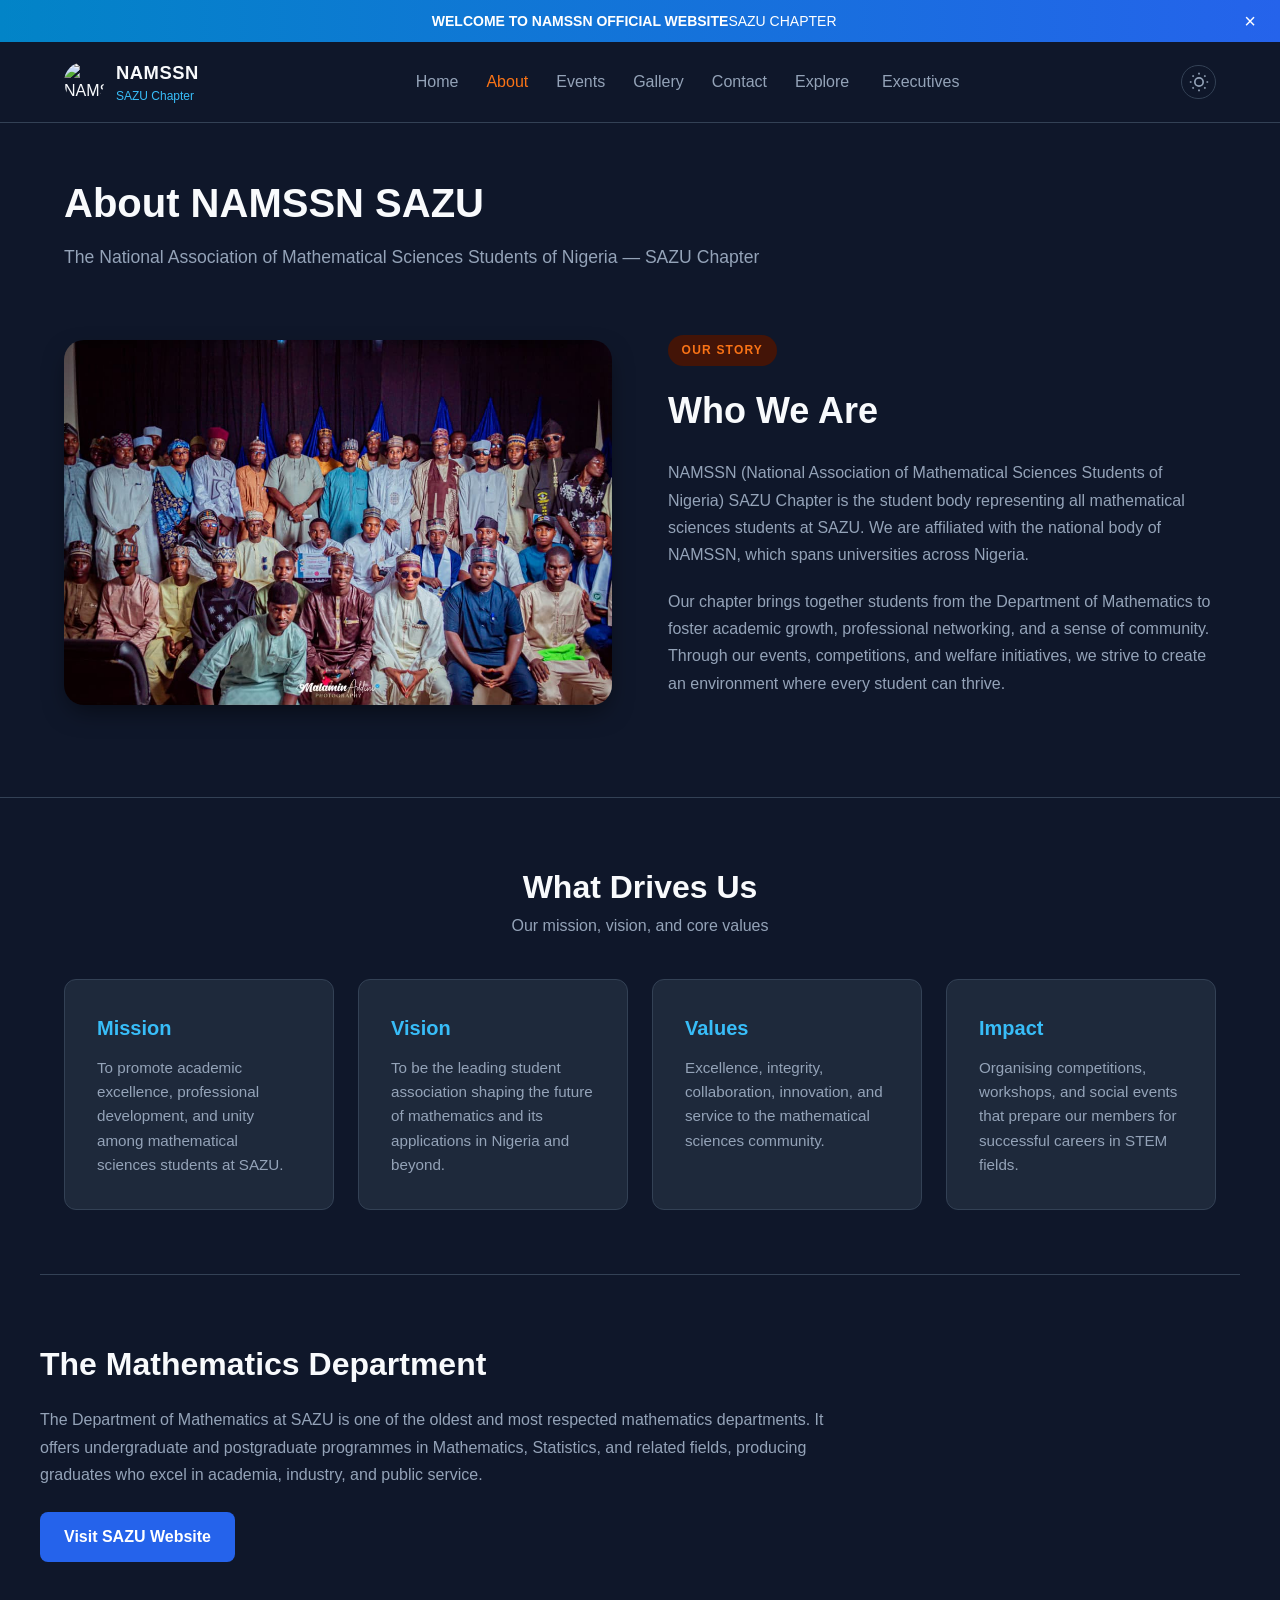
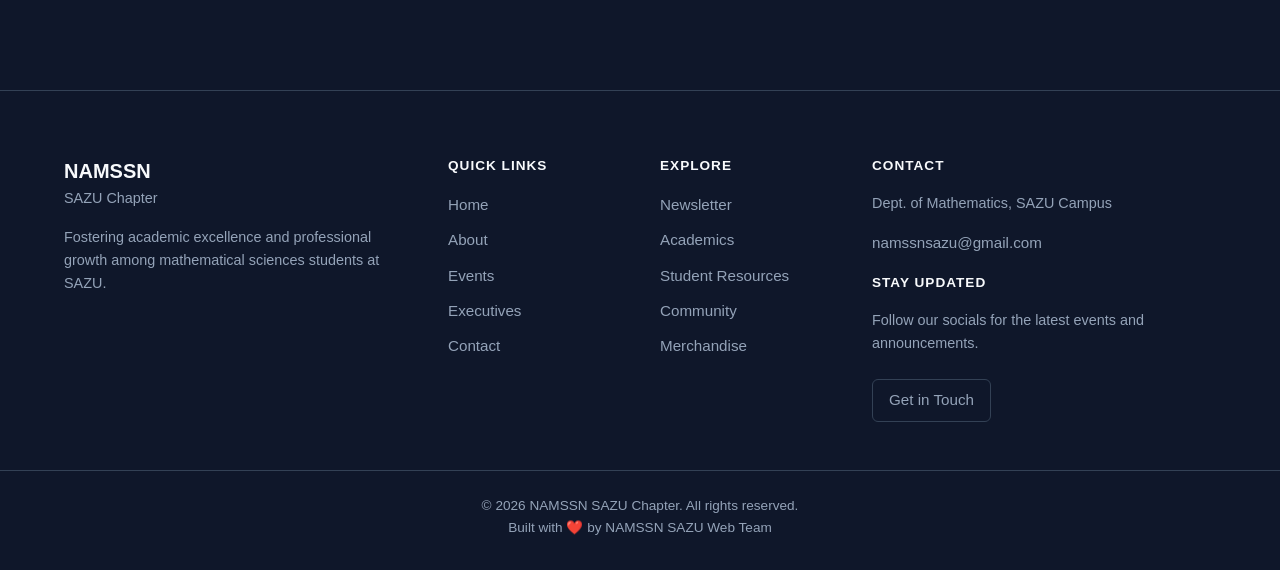
==== about.html @ 957fbd65 "Add files via upload" ====
<!DOCTYPE html>
<html lang="en">
<head>
  <meta charset="UTF-8" />
  <meta name="viewport" content="width=device-width, initial-scale=1.0"/>
  <title>About | NAMSSN SAZU</title>
  <link rel="stylesheet" href="style2.css" />
</head>
<body class="dark-theme">

  <!-- Top Announcement Banner -->
  <div class="announcement-banner">
    <div class="banner-content">
      <span> <strong>WELCOME TO NAMSSN OFFICIAL WEBSITE</strong>SAZU CHAPTER </span>
    </div>
    <button class="close-banner" aria-label="Close banner">&times;</button>
  </div>

  <!-- Navigation Bar -->
  <header class="navbar">
    <div class="nav-container">
      <a href="index.html" class="brand-logo">
        <img src="IMAGES/IMAGES.png" alt="NAMSSN logo" />
        <div class="brand-text">
          <span class="brand-title">NAMSSN</span>
          <span class="brand-subtitle">SAZU Chapter</span>
        </div>
      </a>

      <nav class="nav-menu">
        <a href="index.html" class="nav-link">Home</a>
        <a href="about.html" class="nav-link active">About</a>
        <a href="events.html" class="nav-link">Events</a>
        <a href="gallery.html" class="nav-link">Gallery</a>
        <a href="contact.html" class="nav-link">Contact</a>
        
        <div class="dropdown">
          <button class="dropdown-btn">Explore <i class="chevron-icon"></i></button>
          <div class="dropdown-content">
            <a href="newsletter.html">Newsletter</a>
            <a href="academics.html">Academics</a>
            <a href="student-resources.html">Student Resources</a>
            <a href="community.html">Community</a>
            <a href="merchandise.html">Merchandise</a>
          </div>
        </div>

        <div class="dropdown">
          <button class="dropdown-btn">Executives <i class="chevron-icon"></i></button>
          <div class="dropdown-content">
            <a href="x.html">Current Executives</a>
          </div>
        </div>
      </nav>

      <button class="theme-toggle" id="themeToggle" aria-label="Toggle theme">
        <svg class="sun-icon" viewBox="0 0 24 24" width="20" height="20">
          <circle cx="12" cy="12" r="5" fill="none" stroke="currentColor" stroke-width="2"/>
          <path d="M12 1v2M12 21v2M4.22 4.22l1.42 1.42M18.36 18.36l1.42 1.42M1 12h2M21 12h2M4.22 19.78l1.42-1.42M18.36 5.64l1.42-1.42" stroke="currentColor" stroke-width="2"/>
        </svg>
      </button>
    </div>
  </header>

  <main>
    <!-- Page Header Section -->
    <section class="page-header">
      <div class="container">
        <h1>About NAMSSN SAZU</h1>
        <p class="subtitle">The National Association of Mathematical Sciences Students of Nigeria — SAZU Chapter</p>
      </div>
    </section>

    <!-- Main Content: Our Story / Who We Are -->
    <section class="about-story container">
      <div class="grid-2-col">
        <div class="image-wrapper">
          <img src="IMAGES/group.jpeg" alt="NAMSSN SAZU Executive team" class="rounded-img" />
        </div>
        <div class="story-text">
          <span class="badge">OUR STORY</span>
          <h2>Who We Are</h2>
          <p>
            NAMSSN (National Association of Mathematical Sciences Students of Nigeria) SAZU Chapter is the student body representing all mathematical sciences students at SAZU. We are affiliated with the national body of NAMSSN, which spans universities across Nigeria.
          </p>
          <p>
            Our chapter brings together students from the Department of Mathematics to foster academic growth, professional networking, and a sense of community. Through our events, competitions, and welfare initiatives, we strive to create an environment where every student can thrive.
          </p>
        </div>
      </div>
    </section>

    <!-- Mission & Values Section -->
    <section class="mission-section">
      <div class="container">
        <div class="section-title text-center">
          <h2>What Drives Us</h2>
          <p>Our mission, vision, and core values</p>
        </div>

        <div class="card-grid">
          <div class="card">
            <h3>Mission</h3>
            <p>To promote academic excellence, professional development, and unity among mathematical sciences students at SAZU.</p>
          </div>

          <div class="card">
            <h3>Vision</h3>
            <p>To be the leading student association shaping the future of mathematics and its applications in Nigeria and beyond.</p>
          </div>

          <div class="card">
            <h3>Values</h3>
            <p>Excellence, integrity, collaboration, innovation, and service to the mathematical sciences community.</p>
          </div>

          <div class="card">
            <h3>Impact</h3>
            <p>Organising competitions, workshops, and social events that prepare our members for successful careers in STEM fields.</p>
          </div>
        </div>
      </div>
    </section>

    <!-- Department Section -->
    <section class="dept-section container">
      <h2>The Mathematics Department</h2>
      <p>
        The Department of Mathematics at SAZU is one of the oldest and most respected mathematics departments. It offers undergraduate and postgraduate programmes in Mathematics, Statistics, and related fields, producing graduates who excel in academia, industry, and public service.
      </p>
      <a href="#" target="_blank" class="btn-primary">Visit SAZU Website</a>
    </section>
  </main>

  <!-- Footer -->
  <footer class="footer">
    <div class="container footer-grid">
      <div class="footer-col">
        <h3>NAMSSN</h3>
        <p class="footer-subtitle">SAZU Chapter</p>
        <p>Fostering academic excellence and professional growth among mathematical sciences students at SAZU.</p>
        <div class="social-links">
          <a href="#" aria-label="WhatsApp"><i class="icon-whatsapp"></i></a>
          <a href="#" aria-label="Instagram"><i class="icon-instagram"></i></a>
          <a href="#" aria-label="LinkedIn"><i class="icon-linkedin"></i></a>
        </div>
      </div>

      <div class="footer-col">
        <h4>QUICK LINKS</h4>
        <ul>
          <li><a href="index.html">Home</a></li>
          <li><a href="about.html">About</a></li>
          <li><a href="events.html">Events</a></li>
          <li><a href="x.html">Executives</a></li>
          <li><a href="contact.html">Contact</a></li>
        </ul>
      </div>

      <div class="footer-col">
        <h4>EXPLORE</h4>
        <ul>
          <li><a href="/newsletter">Newsletter</a></li>
          <li><a href="/academics">Academics</a></li>
          <li><a href="/student-resources">Student Resources</a></li>
          <li><a href="/community">Community</a></li>
          <li><a href="/merchandise">Merchandise</a></li>
        </ul>
      </div>

      <div class="footer-col">
        <h4>CONTACT</h4>
        <p>Dept. of Mathematics, SAZU Campus</p>
        <p><a href="mailto:namssnsazu@gmail.com">namssnsazu@gmail.com</a></p>
        <h4>STAY UPDATED</h4>
        <p>Follow our socials for the latest events and announcements.</p>
        <a href="/contact" class="btn-outline">Get in Touch</a>
      </div>
    </div>

    <div class="footer-bottom text-center">
      <p>© 2026 NAMSSN SAZU Chapter. All rights reserved.</p>
      <p>Built with ❤️ by NAMSSN SAZU Web Team</p>
    </div>
  </footer>

</body>
</html>
---- style2.css ----
/* ==========================================
   RESET & BASE VARIABLES
   ========================================== */
:root {
  --bg-dark: #0f172a;
  --bg-card: #1e293b;
  --bg-nav: #0f172a;
  --bg-badge: #431407;
  --text-main: #f8fafc;
  --text-muted: #94a3b8;
  --accent-blue: #38bdf8;
  --accent-orange: #f97316;
  --btn-primary: #2563eb;
  --btn-hover: #1d4ed8;
  --border-color: #334155;
  --banner-bg: #0284c7;
  --shadow-sm: 0 4px 6px -1px rgba(0, 0, 0, 0.3);
}

* {
  box-sizing: border-box;
  margin: 0;
  padding: 0;
  font-family: -apple-system, BlinkMacSystemFont, "Segoe UI", Roboto, Helvetica, Arial, sans-serif;
}

body.dark-theme {
  background-color: var(--bg-dark);
  color: var(--text-main);
  line-height: 1.6;
}

.container {
  max-width: 1200px;
  margin: 0 auto;
  padding: 0 1.5rem;
}

.text-center {
  text-align: center;
}

/* ==========================================
   ANNOUNCEMENT BANNER
   ========================================== */
.announcement-banner {
  background: linear-gradient(90deg, #0284c7, #2563eb);
  color: #ffffff;
  font-size: 0.875rem;
  padding: 0.6rem 1.5rem;
  display: flex;
  justify-content: space-between;
  align-items: center;
}

.banner-content {
  margin: 0 auto;
  display: flex;
  gap: 1rem;
  align-items: center;
}

.btn-banner {
  background-color: rgba(255, 255, 255, 0.2);
  color: #ffffff;
  padding: 0.2rem 0.75rem;
  border-radius: 4px;
  text-decoration: none;
  font-weight: 600;
  transition: background-color 0.2s ease;
}

.btn-banner:hover {
  background-color: rgba(255, 255, 255, 0.35);
}

.close-banner {
  background: none;
  border: none;
  color: #ffffff;
  font-size: 1.25rem;
  cursor: pointer;
  line-height: 1;
}

/* ==========================================
   NAVIGATION BAR
   ========================================== */
.navbar {
  background-color: var(--bg-nav);
  border-bottom: 1px solid var(--border-color);
  position: sticky;
  top: 0;
  z-index: 100;
}

.nav-container {
  display: flex;
  align-items: center;
  justify-content: space-between;
  max-width: 1200px;
  margin: 0 auto;
  padding: 1rem 1.5rem;
}

.brand-logo {
  display: flex;
  align-items: center;
  gap: 0.75rem;
  text-decoration: none;
  color: var(--text-main);
}

.brand-logo img {
  width: 40px;
  height: 40px;
  border-radius: 50%;
}

.brand-title {
  display: block;
  font-weight: 800;
  font-size: 1.15rem;
  letter-spacing: 0.5px;
}

.brand-subtitle {
  display: block;
  font-size: 0.75rem;
  color: var(--accent-blue);
  font-weight: 500;
}

.nav-menu {
  display: flex;
  align-items: center;
  gap: 1.75rem;
}

.nav-link {
  color: var(--text-muted);
  text-decoration: none;
  font-weight: 500;
  transition: color 0.2s ease;
}

.nav-link.active,
.nav-link:hover {
  color: var(--accent-orange);
}

.dropdown {
  position: relative;
}

.dropdown-btn {
  background: none;
  border: none;
  color: var(--text-muted);
  font-size: 1rem;
  font-weight: 500;
  cursor: pointer;
  display: flex;
  align-items: center;
  gap: 0.3rem;
}

.dropdown-btn:hover {
  color: var(--text-main);
}

.dropdown-content {
  display: none;
  position: absolute;
  top: 100%;
  left: 0;
  background-color: var(--bg-card);
  min-width: 180px;
  box-shadow: var(--shadow-sm);
  border: 1px solid var(--border-color);
  border-radius: 8px;
  padding: 0.5rem 0;
  z-index: 10;
}

.dropdown:hover .dropdown-content {
  display: block;
}

.dropdown-content a {
  color: var(--text-muted);
  padding: 0.5rem 1rem;
  text-decoration: none;
  display: block;
  font-size: 0.9rem;
}

.dropdown-content a:hover {
  background-color: var(--border-color);
  color: var(--text-main);
}

.theme-toggle {
  background: none;
  border: 1px solid var(--border-color);
  color: var(--text-muted);
  padding: 0.4rem;
  border-radius: 50%;
  cursor: pointer;
  display: flex;
  align-items: center;
  justify-content: center;
}

.theme-toggle:hover {
  color: var(--text-main);
  border-color: var(--text-muted);
}

/* ==========================================
   PAGE HEADER
   ========================================== */
.page-header {
  padding: 3rem 0 1rem 0;
}

.page-header h1 {
  font-size: 2.5rem;
  font-weight: 800;
  margin-bottom: 0.5rem;
}

.page-header .subtitle {
  color: var(--text-muted);
  font-size: 1.1rem;
}

/* ==========================================
   ABOUT STORY SECTION
   ========================================== */
.grid-2-col {
  display: grid;
  grid-template-columns: 1fr 1fr;
  gap: 3.5rem;
  align-items: center;
  padding: 3rem 0 5rem 0;
}

.image-wrapper img.rounded-img {
  width: 100%;
  height: auto;
  border-radius: 20px;
  object-fit: cover;
  box-shadow: 0 10px 25px -5px rgba(0, 0, 0, 0.5);
}

.badge {
  display: inline-block;
  background-color: var(--bg-badge);
  color: var(--accent-orange);
  font-size: 0.75rem;
  font-weight: 700;
  padding: 0.35rem 0.85rem;
  border-radius: 20px;
  letter-spacing: 1.2px;
  margin-bottom: 1rem;
}

.story-text h2 {
  font-size: 2.25rem;
  font-weight: 700;
  margin-bottom: 1.25rem;
}

.story-text p {
  color: var(--text-muted);
  margin-bottom: 1.25rem;
  font-size: 1rem;
  line-height: 1.7;
}

/* ==========================================
   MISSION & VALUES SECTION
   ========================================== */
.mission-section {
  padding: 4rem 0;
  border-top: 1px solid var(--border-color);
}

.section-title h2 {
  font-size: 2rem;
  font-weight: 700;
}

.section-title p {
  color: var(--text-muted);
  margin-bottom: 2.5rem;
}

.card-grid {
  display: grid;
  grid-template-columns: repeat(auto-fit, minmax(250px, 1fr));
  gap: 1.5rem;
}

.card {
  background-color: var(--bg-card);
  border: 1px solid var(--border-color);
  padding: 2rem;
  border-radius: 12px;
  transition: transform 0.2s ease, border-color 0.2s ease;
}

.card:hover {
  transform: translateY(-4px);
  border-color: var(--accent-blue);
}

.card h3 {
  color: var(--accent-blue);
  font-size: 1.25rem;
  margin-bottom: 0.75rem;
}

.card p {
  color: var(--text-muted);
  font-size: 0.95rem;
  line-height: 1.6;
}

/* ==========================================
   DEPARTMENT SECTION & BUTTONS
   ========================================== */
.dept-section {
  padding: 4rem 0;
  border-top: 1px solid var(--border-color);
}

.dept-section h2 {
  font-size: 2rem;
  margin-bottom: 1rem;
}

.dept-section p {
  color: var(--text-muted);
  max-width: 800px;
  margin-bottom: 1.5rem;
  line-height: 1.7;
}

.btn-primary {
  display: inline-block;
  background-color: var(--btn-primary);
  color: #ffffff;
  padding: 0.75rem 1.5rem;
  border-radius: 8px;
  text-decoration: none;
  font-weight: 600;
  transition: background-color 0.2s ease;
}

.btn-primary:hover {
  background-color: var(--btn-hover);
}

.btn-outline {
  display: inline-block;
  border: 1px solid var(--border-color);
  color: var(--text-main);
  padding: 0.5rem 1rem;
  border-radius: 6px;
  text-decoration: none;
  font-size: 0.9rem;
  margin-top: 0.5rem;
  transition: border-color 0.2s ease;
}

.btn-outline:hover {
  border-color: var(--accent-blue);
}

/* ==========================================
   FOOTER
   ========================================== */
.footer {
  background-color: var(--bg-nav);
  border-top: 1px solid var(--border-color);
  padding: 4rem 0 2rem 0;
  margin-top: 4rem;
}

.footer-grid {
  display: grid;
  grid-template-columns: 2fr 1fr 1fr 2fr;
  gap: 2.5rem;
}

.footer-col h3 {
  font-size: 1.25rem;
  font-weight: 800;
}

.footer-subtitle {
  color: var(--accent-blue);
  font-size: 0.85rem;
  margin-bottom: 1rem;
}

.footer-col p {
  color: var(--text-muted);
  font-size: 0.9rem;
  margin-bottom: 1rem;
}

.footer-col h4 {
  color: var(--text-main);
  margin-bottom: 1rem;
  font-size: 0.85rem;
  letter-spacing: 1px;
}

.footer-col ul {
  list-style: none;
}

.footer-col ul li {
  margin-bottom: 0.6rem;
}

.footer-col a {
  color: var(--text-muted);
  text-decoration: none;
  font-size: 0.95rem;
  transition: color 0.2s ease;
}

.footer-col a:hover {
  color: var(--accent-orange);
}

.footer-bottom {
  border-top: 1px solid var(--border-color);
  margin-top: 3rem;
  padding-top: 1.5rem;
  color: var(--text-muted);
  font-size: 0.85rem;
}

/* ==========================================
   RESPONSIVE DESIGN (MEDIA QUERIES)
   ========================================== */
@media (max-width: 900px) {
  .grid-2-col {
    grid-template-columns: 1fr;
    gap: 2rem;
  }
  
  .footer-grid {
    grid-template-columns: 1fr 1fr;
  }
}

@media (max-width: 600px) {
  .nav-menu {
    display: none; /* Hide menu for mobile view toggle */
  }

  .footer-grid {
    grid-template-columns: 1fr;
  }
}
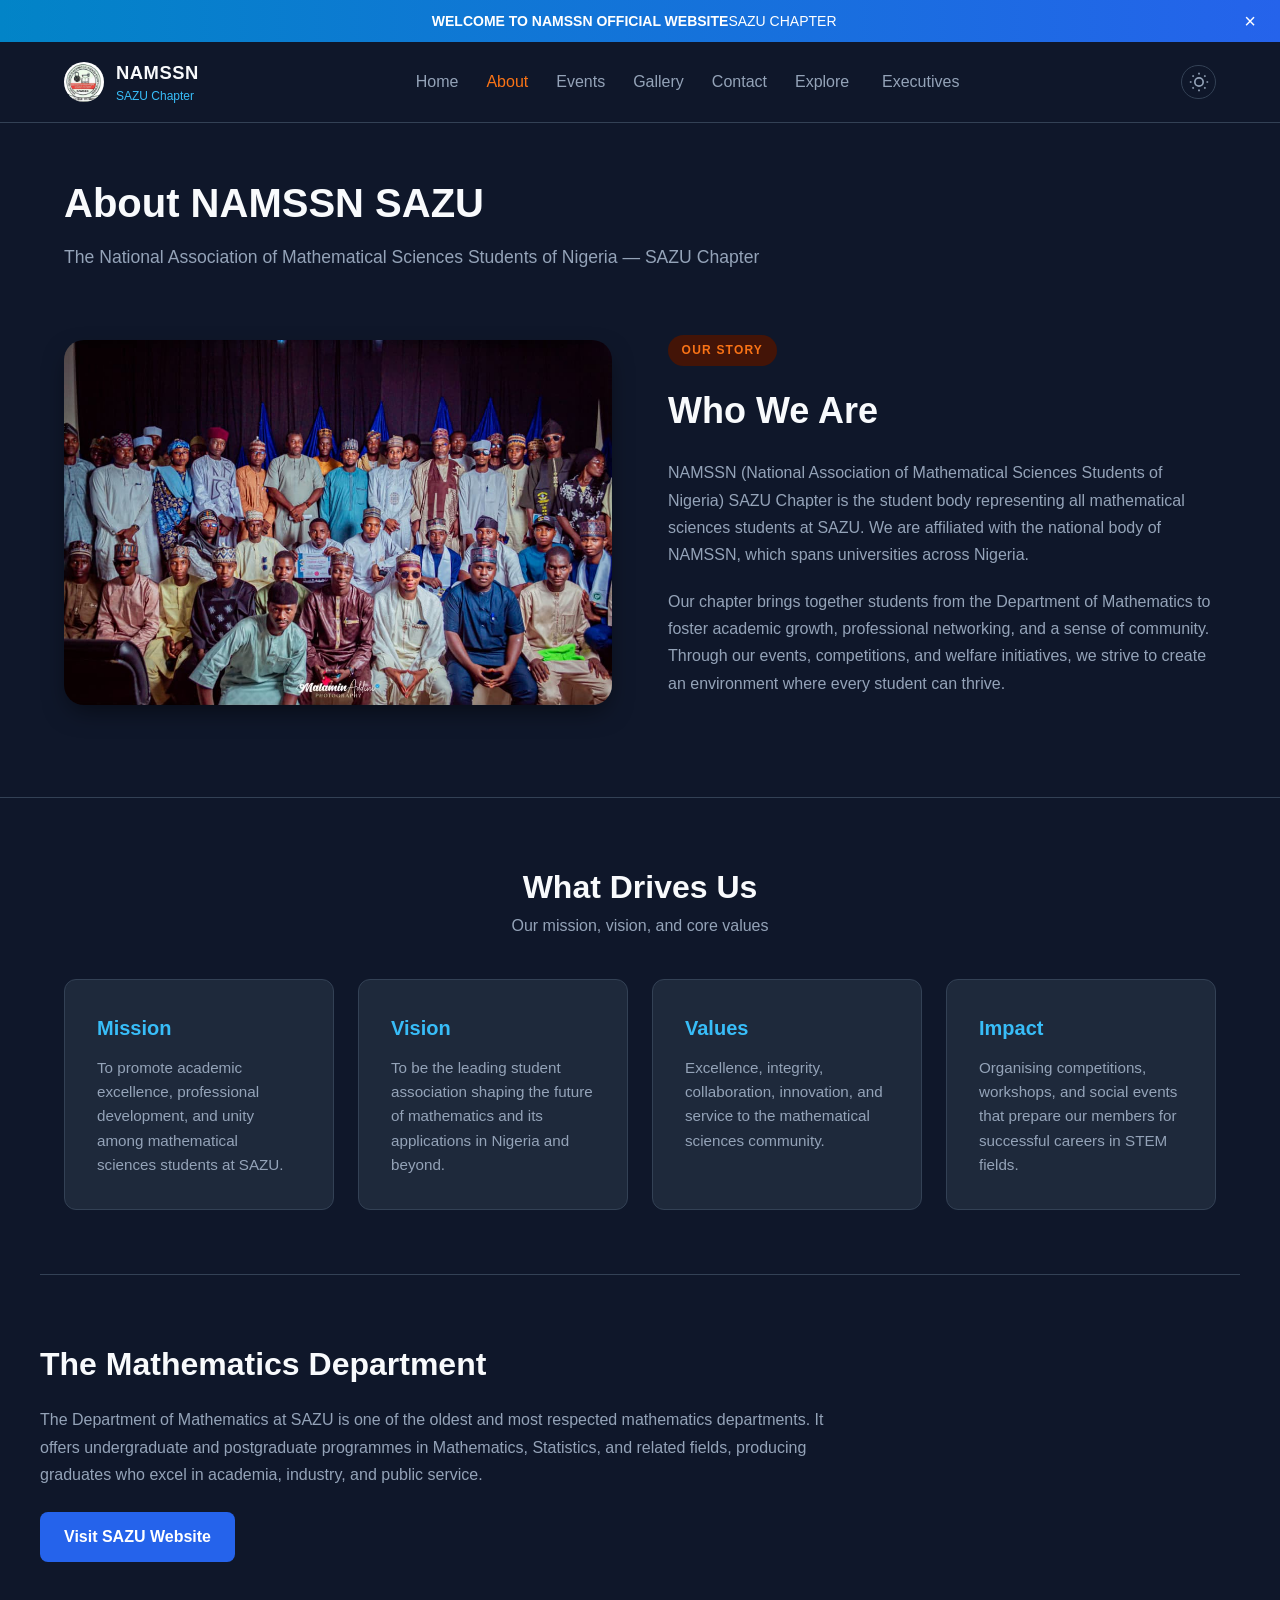
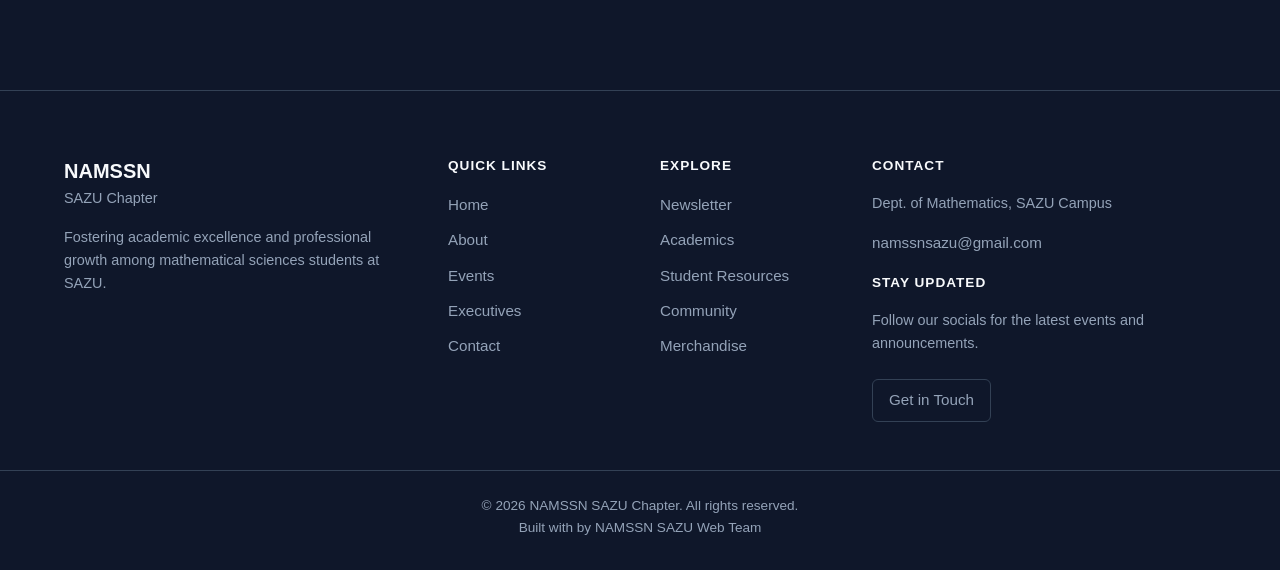
==== commit 3efb3208: "Add files via upload" ====
--- a/about.html
+++ b/about.html
@@ -20,7 +20,7 @@
   <header class="navbar">
     <div class="nav-container">
       <a href="index.html" class="brand-logo">
-        <img src="IMAGES/IMAGES.png" alt="NAMSSN logo" />
+        <img src="IMAGES/images.png" alt="NAMSSN logo" />
         <div class="brand-text">
           <span class="brand-title">NAMSSN</span>
           <span class="brand-subtitle">SAZU Chapter</span>
@@ -160,9 +160,9 @@
       <div class="footer-col">
         <h4>EXPLORE</h4>
         <ul>
-          <li><a href="/newsletter">Newsletter</a></li>
-          <li><a href="/academics">Academics</a></li>
-          <li><a href="/student-resources">Student Resources</a></li>
+          <li><a href="https://sazu.edu.ng/">Newsletter</a></li>
+          <li><a href="https://sazu.edu.ng/student-portal/" target="_blank">Academics</a></li>
+          <li><a href="https://sazu.edu.ng/archives/category/general/student-affairs">Student Resources</a></li>
           <li><a href="/community">Community</a></li>
           <li><a href="/merchandise">Merchandise</a></li>
         </ul>
@@ -180,7 +180,7 @@
 
     <div class="footer-bottom text-center">
       <p>© 2026 NAMSSN SAZU Chapter. All rights reserved.</p>
-      <p>Built with ❤️ by NAMSSN SAZU Web Team</p>
+      <p>Built with  by NAMSSN SAZU Web Team</p>
     </div>
   </footer>
 
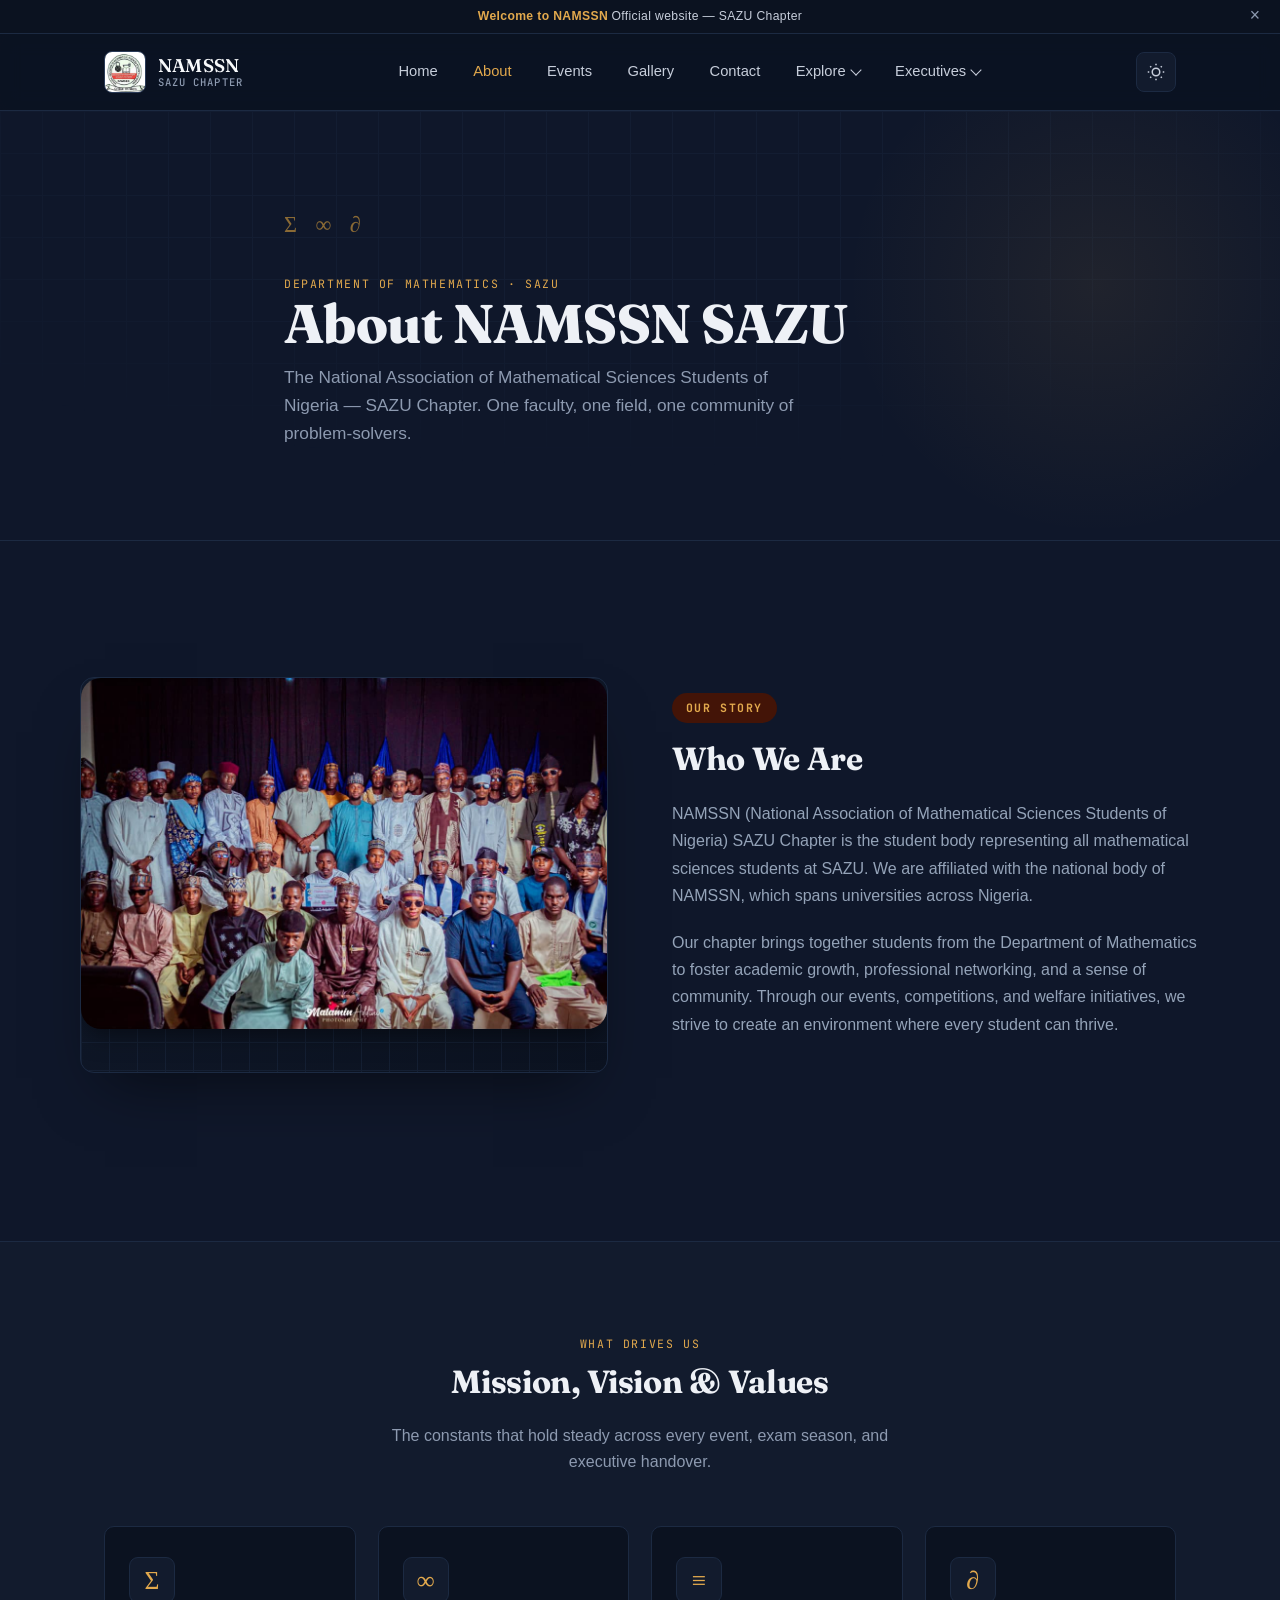
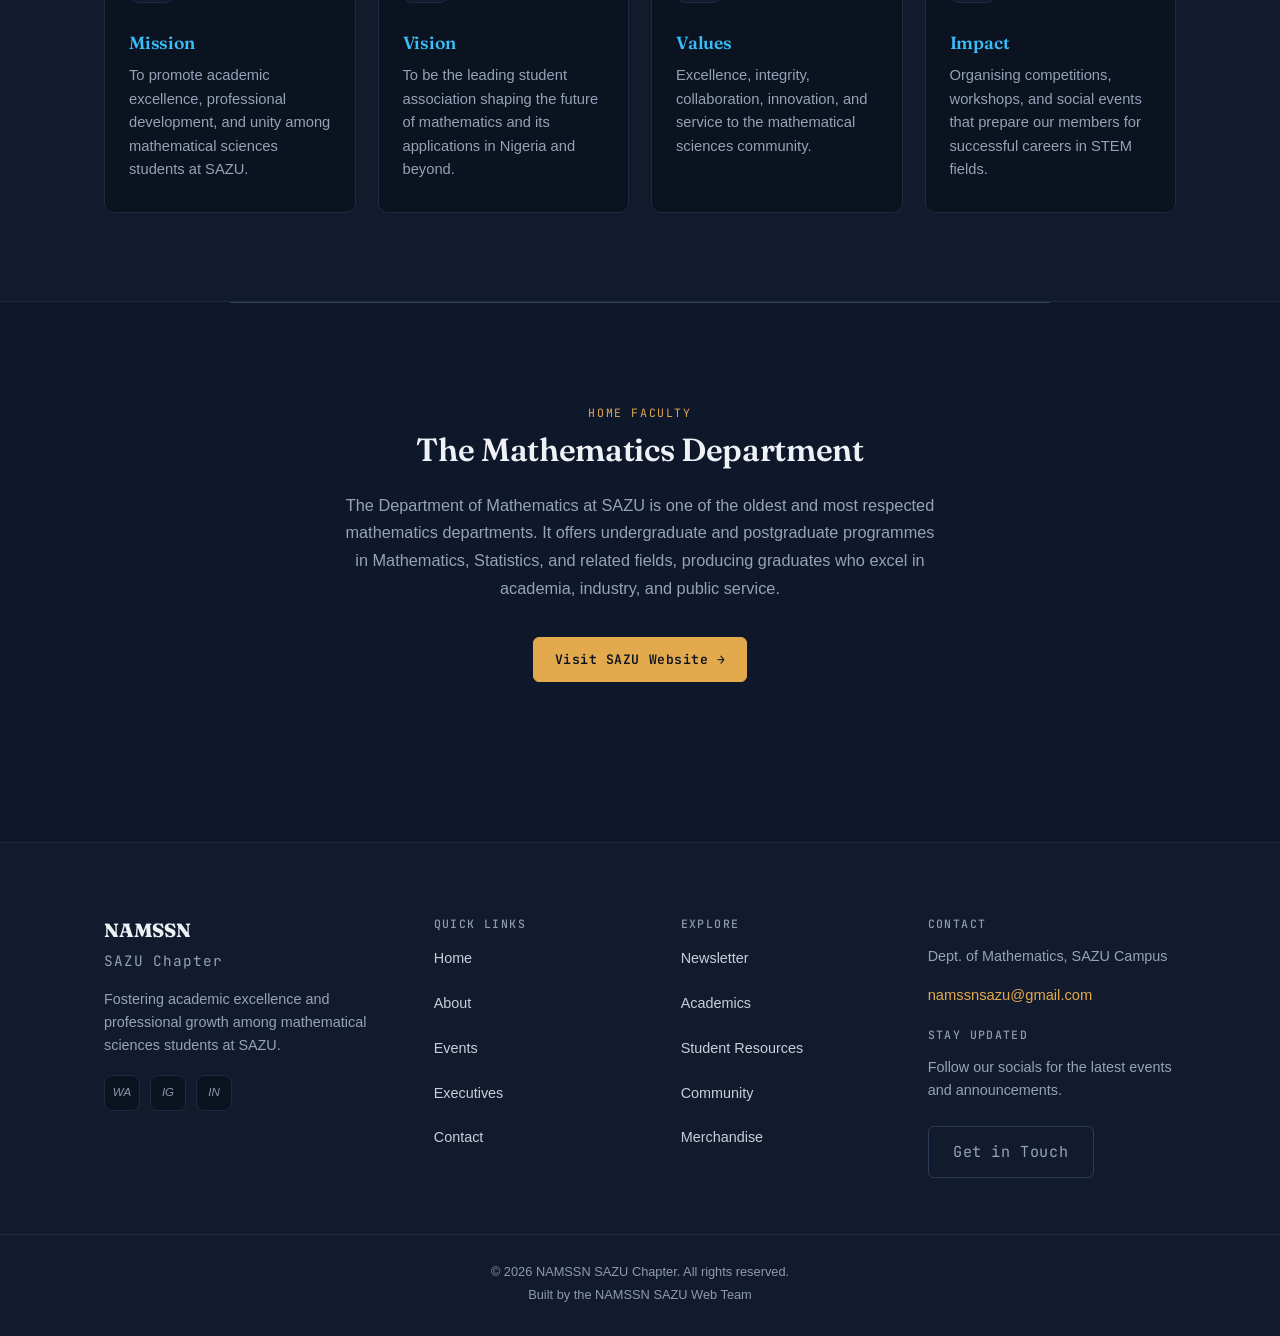
==== commit 2e5b2c63: "Add files via upload" ====
--- a/about.html
+++ b/about.html
@@ -1,41 +1,498 @@
 <!DOCTYPE html>
 <html lang="en">
 <head>
-  <meta charset="UTF-8" />
-  <meta name="viewport" content="width=device-width, initial-scale=1.0"/>
-  <title>About | NAMSSN SAZU</title>
-  <link rel="stylesheet" href="style2.css" />
+<meta charset="UTF-8" />
+<meta name="viewport" content="width=device-width, initial-scale=1.0"/>
+<title>About | NAMSSN SAZU</title>
+<meta name="description" content="NAMSSN SAZU Chapter — the student body representing all mathematical sciences students at SAZU." />
+<link rel="preconnect" href="https://fonts.googleapis.com">
+<link rel="preconnect" href="https://fonts.gstatic.com" crossorigin>
+<link href="https://fonts.googleapis.com/css2?family=Fraunces:opsz,wght@9..144,400;9..144,500;9..144,600;9..144,700&family=Inter:wght@400;500;600;700;800&family=JetBrains+Mono:wght@400;500;600&display=swap" rel="stylesheet">
+<link rel="stylesheet" href="style2.css" />
+<style>
+/* ==========================================================================
+   NAMSSN SAZU — About page
+   Palette: ink-900/800/700 (chalkboard navy), paper (chalk white),
+            muted (slate), gold (chalk-gold accent)
+   Type: Fraunces (display), Inter (body), JetBrains Mono (labels/eyebrows)
+   ========================================================================== */
+
+:root{
+  --ink-900:#0b1220;
+  --ink-800:#121b2d;
+  --ink-700:#1c2a42;
+  --ink-600:#2a3b58;
+  --paper:#eef1f6;
+  --paper-dim:#c7cedb;
+  --muted:#8d9ab0;
+  --gold:#e2a94d;
+  --gold-dim:#8a6a35;
+
+  --radius:10px;
+  --container:1120px;
+  --shadow-lg:0 30px 60px -25px rgba(0,0,0,.55);
+  --shadow-sm:0 10px 24px -14px rgba(0,0,0,.45);
+
+  color-scheme: dark;
+}
+
+*{ box-sizing:border-box; }
+html{ scroll-behavior:smooth; }
+
+body{
+  margin:0;
+  background:var(--ink-900);
+  color:var(--paper);
+  font-family:'Inter', -apple-system, BlinkMacSystemFont, sans-serif;
+  font-size:16px;
+  line-height:1.6;
+  -webkit-font-smoothing:antialiased;
+  overflow-x:hidden;
+}
+
+body.light-theme{
+  --ink-900:#f5f3ee;
+  --ink-800:#ffffff;
+  --ink-700:#e6e2d8;
+  --ink-600:#d8d2c3;
+  --paper:#1c1a15;
+  --paper-dim:#3a362c;
+  --muted:#635e4f;
+  color-scheme: light;
+}
+
+img{ max-width:100%; display:block; }
+a{ color:inherit; text-decoration:none; }
+h1,h2,h3,h4{
+  font-family:'Fraunces', Georgia, serif;
+  font-weight:600;
+  letter-spacing:-0.01em;
+  margin:0 0 .5em;
+  color:var(--paper);
+}
+p{ margin:0 0 1em; color:var(--paper-dim); }
+
+.container{ max-width:var(--container); margin:0 auto; padding:0 24px; }
+
+.eyebrow, .badge{
+  font-family:'JetBrains Mono', monospace;
+  font-size:.72rem;
+  letter-spacing:.14em;
+  text-transform:uppercase;
+  color:var(--gold);
+}
+
+.btn-primary, .btn-outline{
+  display:inline-flex;
+  align-items:center;
+  gap:.5em;
+  font-family:'JetBrains Mono', monospace;
+  font-size:.82rem;
+  letter-spacing:.04em;
+  padding:.85em 1.6em;
+  border-radius:6px;
+  transition:transform .18s ease, box-shadow .18s ease, background .18s ease, color .18s ease;
+  cursor:pointer;
+}
+.btn-primary{
+  background:var(--gold);
+  color:var(--ink-900);
+  border:1px solid var(--gold);
+}
+.btn-primary:hover{ transform:translateY(-2px); box-shadow:var(--shadow-sm); }
+.btn-outline{
+  background:transparent;
+  color:var(--paper);
+  border:1px solid var(--ink-600);
+}
+.btn-outline:hover{ border-color:var(--gold); color:var(--gold); transform:translateY(-2px); }
+
+/* subtle graph-paper texture, used behind the header + hero — a nod to the
+   department's own working material (squared paper / axes), not decoration */
+.grid-texture{
+  position:absolute; inset:0;
+  background-image:
+    linear-gradient(var(--ink-700) 1px, transparent 1px),
+    linear-gradient(90deg, var(--ink-700) 1px, transparent 1px);
+  background-size:42px 42px;
+  opacity:.35;
+  mask-image: radial-gradient(ellipse 80% 70% at 50% 20%, black 40%, transparent 90%);
+  pointer-events:none;
+}
+
+/* ---------------- Announcement banner ---------------- */
+.announcement-banner{
+  background:var(--ink-900);
+  border-bottom:1px solid var(--ink-700);
+  color:var(--paper-dim);
+  font-family:'JetBrains Mono', monospace;
+  font-size:.76rem;
+  letter-spacing:.03em;
+  display:flex;
+  align-items:center;
+  justify-content:center;
+  gap:16px;
+  padding:.55em 1em;
+  position:relative;
+  text-align:center;
+}
+.announcement-banner strong{ color:var(--gold); font-weight:600; margin-right:.5ch; }
+.close-banner{
+  position:absolute; right:16px; top:50%; transform:translateY(-50%);
+  background:none; border:none; color:var(--muted);
+  font-size:1.1rem; line-height:1; cursor:pointer; padding:4px;
+}
+.close-banner:hover{ color:var(--paper); }
+.announcement-banner.hidden{ display:none; }
+
+/* ---------------- Navbar ---------------- */
+.navbar{
+  position:sticky; top:0; z-index:50;
+  background:rgba(11,18,32,.86);
+  backdrop-filter:blur(10px) saturate(140%);
+  border-bottom:1px solid var(--ink-700);
+}
+body.light-theme .navbar{ background:rgba(245,243,238,.86); }
+
+.nav-container{
+  max-width:var(--container); margin:0 auto; padding:0 24px;
+  display:flex; align-items:center; justify-content:space-between;
+  height:76px;
+}
+.brand-logo{ display:flex; align-items:center; gap:12px; }
+.brand-logo img{
+  width:42px; height:42px; border-radius:8px; object-fit:cover;
+  background:var(--ink-700);
+  border:1px solid var(--ink-600);
+}
+.brand-logo .logo-fallback{
+  width:42px; height:42px; border-radius:8px;
+  background:linear-gradient(150deg,var(--ink-700),var(--ink-800));
+  border:1px solid var(--gold-dim);
+  display:none;
+  align-items:center; justify-content:center;
+  font-family:'Fraunces',serif; font-weight:600; color:var(--gold); font-size:1.05rem;
+}
+.brand-text{ display:flex; flex-direction:column; line-height:1.15; }
+.brand-title{ font-family:'Fraunces',serif; font-weight:600; font-size:1.15rem; letter-spacing:.01em; }
+.brand-subtitle{ font-family:'JetBrains Mono',monospace; font-size:.66rem; letter-spacing:.1em; text-transform:uppercase; color:var(--muted); }
+
+.nav-menu{ display:flex; align-items:center; gap:6px; }
+.nav-link{
+  padding:.6em 1em; border-radius:6px; font-size:.92rem; font-weight:500;
+  color:var(--paper-dim); transition:color .15s ease, background .15s ease;
+}
+.nav-link:hover{ color:var(--paper); background:var(--ink-800); }
+.nav-link.active{ color:var(--gold); }
+
+.dropdown{ position:relative; }
+.dropdown-btn{
+  display:flex; align-items:center; gap:6px;
+  background:none; border:none; color:var(--paper-dim);
+  font:inherit; font-size:.92rem; font-weight:500;
+  padding:.6em 1em; border-radius:6px; cursor:pointer;
+  transition:color .15s ease, background .15s ease;
+}
+.dropdown-btn:hover{ color:var(--paper); background:var(--ink-800); }
+.chevron-icon{
+  width:8px; height:8px;
+  border-right:1.5px solid currentColor; border-bottom:1.5px solid currentColor;
+  transform:rotate(45deg); transition:transform .18s ease; margin-top:-3px;
+}
+.dropdown.open .chevron-icon{ transform:rotate(225deg); margin-top:3px; }
+
+.dropdown-content{
+  position:absolute; top:calc(100% + 8px); left:0;
+  min-width:210px;
+  background:var(--ink-800);
+  border:1px solid var(--ink-700);
+  border-radius:var(--radius);
+  box-shadow:var(--shadow-lg);
+  padding:6px;
+  opacity:0; visibility:hidden; transform:translateY(-6px);
+  transition:opacity .16s ease, transform .16s ease, visibility .16s ease;
+}
+.dropdown-content a{
+  display:block; padding:.65em .9em; border-radius:6px;
+  font-size:.9rem; color:var(--paper-dim);
+}
+.dropdown-content a:hover{ background:var(--ink-700); color:var(--gold); }
+
+@media (min-width:901px){
+  .dropdown:hover .dropdown-content,
+  .dropdown.open .dropdown-content{ opacity:1; visibility:visible; transform:translateY(0); }
+}
+
+.theme-toggle{
+  width:40px; height:40px; border-radius:8px;
+  background:var(--ink-800); border:1px solid var(--ink-700);
+  color:var(--paper-dim); display:flex; align-items:center; justify-content:center;
+  cursor:pointer; transition:color .15s ease, border-color .15s ease;
+  flex-shrink:0;
+}
+.theme-toggle:hover{ color:var(--gold); border-color:var(--gold-dim); }
+
+.nav-toggle{
+  display:none;
+  width:40px; height:40px; border-radius:8px;
+  background:var(--ink-800); border:1px solid var(--ink-700);
+  cursor:pointer; align-items:center; justify-content:center;
+  flex-direction:column; gap:4px; margin-left:10px;
+}
+.nav-toggle span{ width:18px; height:2px; background:var(--paper-dim); transition:transform .2s ease, opacity .2s ease; }
+.nav-toggle.open span:nth-child(1){ transform:translateY(6px) rotate(45deg); }
+.nav-toggle.open span:nth-child(2){ opacity:0; }
+.nav-toggle.open span:nth-child(3){ transform:translateY(-6px) rotate(-45deg); }
+
+.nav-right{ display:flex; align-items:center; }
+
+/* ---------------- Page header / hero ---------------- */
+.page-header{
+  position:relative;
+  padding:96px 0 76px;
+  overflow:hidden;
+  border-bottom:1px solid var(--ink-700);
+}
+.page-header::after{
+  content:'';
+  position:absolute; right:-6%; top:-20%;
+  width:520px; height:520px;
+  background:radial-gradient(circle at center, var(--gold) 0%, transparent 68%);
+  opacity:.08;
+  pointer-events:none;
+}
+.page-header .container{ position:relative; z-index:2; max-width:760px; }
+.page-header h1{
+  font-size:clamp(2.3rem, 5.2vw, 3.4rem);
+  line-height:1.08;
+}
+.page-header .subtitle{
+  font-size:1.08rem;
+  color:var(--muted);
+  max-width:56ch;
+  margin-top:.6em;
+}
+.glyph-row{
+  display:flex; gap:18px; margin-bottom:1.2em;
+  font-family:'Fraunces',serif; font-size:1.4rem; color:var(--gold-dim);
+  letter-spacing:.3em;
+}
+
+/* ---------------- Story section ---------------- */
+.about-story{ padding:88px 0; }
+.grid-2-col{
+  display:grid; grid-template-columns:1fr 1fr; gap:64px; align-items:center;
+}
+.image-wrapper{
+  position:relative;
+  border-radius:14px;
+  overflow:hidden;
+  border:1px solid var(--ink-700);
+  box-shadow:var(--shadow-lg);
+  aspect-ratio:4/3;
+  background:
+    linear-gradient(150deg, var(--ink-800), var(--ink-900));
+}
+.image-wrapper::before{
+  content:'';
+  position:absolute; inset:0;
+  background-image:
+    linear-gradient(var(--ink-700) 1px, transparent 1px),
+    linear-gradient(90deg, var(--ink-700) 1px, transparent 1px);
+  background-size:28px 28px;
+  opacity:.5;
+}
+.image-wrapper img{
+  position:relative; z-index:1;
+  width:100%; height:100%; object-fit:cover;
+}
+.image-wrapper .img-fallback{
+  position:relative; z-index:1;
+  width:100%; height:100%;
+  display:none;
+  align-items:center; justify-content:center;
+  flex-direction:column; gap:10px;
+  color:var(--gold-dim);
+  font-family:'Fraunces',serif;
+}
+.image-wrapper .img-fallback svg{ width:64px; height:64px; opacity:.6; }
+.image-wrapper .img-fallback span{
+  font-family:'JetBrains Mono',monospace; font-size:.7rem; letter-spacing:.1em;
+  text-transform:uppercase; color:var(--muted);
+}
+
+.story-text h2{ font-size:2rem; margin-bottom:.5em; }
+.story-text .badge{ display:inline-block; margin-bottom:.9em; }
+.story-text p{ font-size:1rem; }
+
+/* ---------------- Mission section ---------------- */
+.mission-section{
+  position:relative;
+  padding:88px 0;
+  background:var(--ink-800);
+  border-top:1px solid var(--ink-700);
+  border-bottom:1px solid var(--ink-700);
+}
+.section-title{ max-width:520px; margin:0 auto 52px; }
+.section-title.text-center{ text-align:center; margin-left:auto; margin-right:auto; }
+.section-title h2{ font-size:2rem; }
+.section-title p{ color:var(--muted); }
+
+.card-grid{
+  display:grid; grid-template-columns:repeat(4, 1fr); gap:22px;
+}
+.card{
+  background:var(--ink-900);
+  border:1px solid var(--ink-700);
+  border-radius:var(--radius);
+  padding:30px 24px;
+  transition:transform .2s ease, border-color .2s ease, box-shadow .2s ease;
+  position:relative;
+}
+.card:hover{
+  transform:translateY(-4px);
+  border-color:var(--gold-dim);
+  box-shadow:var(--shadow-sm);
+}
+.card .glyph{
+  font-family:'Fraunces',serif; font-size:1.6rem; color:var(--gold);
+  display:inline-flex; align-items:center; justify-content:center;
+  width:46px; height:46px; border-radius:9px;
+  background:var(--ink-800); border:1px solid var(--ink-700);
+  margin-bottom:1em;
+}
+.card h3{ font-size:1.1rem; margin-bottom:.4em; }
+.card p{ font-size:.92rem; margin-bottom:0; }
+
+/* ---------------- Department section ---------------- */
+.dept-section{
+  padding:96px 0;
+  max-width:820px;
+  text-align:center;
+}
+.dept-section h2{ font-size:2rem; }
+.dept-section p{ font-size:1.02rem; max-width:66ch; margin-left:auto; margin-right:auto; }
+.dept-section .btn-primary{ margin-top:.8em; }
+
+/* ---------------- Footer ---------------- */
+.footer{
+  background:var(--ink-800);
+  border-top:1px solid var(--ink-700);
+  padding:72px 0 28px;
+}
+.footer-grid{
+  display:grid; grid-template-columns:1.4fr 1fr 1fr 1.2fr; gap:40px;
+}
+.footer-col h3{ font-size:1.2rem; margin-bottom:.15em; }
+.footer-col h4{
+  font-family:'JetBrains Mono',monospace; font-size:.72rem; letter-spacing:.12em;
+  text-transform:uppercase; color:var(--muted); margin-bottom:1em; margin-top:1.6em;
+  font-weight:500;
+}
+.footer-col h4:first-child{ margin-top:0; }
+.footer-subtitle{ font-family:'JetBrains Mono',monospace; font-size:.76rem; color:var(--gold); letter-spacing:.06em; margin-bottom:1em; }
+.footer-col p{ font-size:.9rem; }
+.footer-col ul{ list-style:none; margin:0; padding:0; display:flex; flex-direction:column; gap:.6em; }
+.footer-col ul a{ font-size:.9rem; color:var(--paper-dim); transition:color .15s ease; }
+.footer-col ul a:hover{ color:var(--gold); }
+.footer-col a[href^="mailto"]{ color:var(--gold); font-size:.92rem; }
+
+.social-links{ display:flex; gap:10px; margin-top:1.1em; }
+.social-links a{
+  width:36px; height:36px; border-radius:8px;
+  background:var(--ink-900); border:1px solid var(--ink-700);
+  display:flex; align-items:center; justify-content:center;
+  font-family:'JetBrains Mono',monospace; font-size:.72rem; color:var(--muted);
+  transition:color .15s ease, border-color .15s ease;
+}
+.social-links a:hover{ color:var(--gold); border-color:var(--gold-dim); }
+.icon-whatsapp::before{ content:'WA'; }
+.icon-instagram::before{ content:'IG'; }
+.icon-linkedin::before{ content:'IN'; }
+
+.footer-bottom{
+  margin-top:56px; padding-top:24px; border-top:1px solid var(--ink-700);
+  color:var(--muted); font-size:.8rem;
+}
+.footer-bottom p{ margin:.2em 0; color:var(--muted); }
+
+/* ---------------- Responsive ---------------- */
+@media (max-width:900px){
+  .nav-menu{
+    position:fixed; top:76px; left:0; right:0; bottom:0;
+    background:var(--ink-900);
+    border-top:1px solid var(--ink-700);
+    flex-direction:column; align-items:stretch; gap:2px;
+    padding:16px;
+    transform:translateY(-8px);
+    opacity:0; visibility:hidden;
+    transition:opacity .2s ease, transform .2s ease, visibility .2s ease;
+    overflow-y:auto;
+  }
+  .nav-menu.open{ opacity:1; visibility:visible; transform:translateY(0); }
+  .nav-link, .dropdown-btn{ width:100%; justify-content:space-between; padding:.9em 1em; font-size:1rem; }
+  .dropdown{ width:100%; }
+  .dropdown-content{
+    position:static; opacity:1; visibility:visible; transform:none;
+    box-shadow:none; border:none; background:var(--ink-800);
+    max-height:0; overflow:hidden; padding:0 6px;
+    transition:max-height .2s ease, padding .2s ease;
+  }
+  .dropdown.open .dropdown-content{ max-height:320px; padding:6px; }
+  .nav-toggle{ display:flex; }
+
+  .grid-2-col{ grid-template-columns:1fr; gap:36px; }
+  .card-grid{ grid-template-columns:1fr 1fr; }
+  .footer-grid{ grid-template-columns:1fr 1fr; gap:36px; }
+}
+
+@media (max-width:560px){
+  .nav-container{ height:68px; }
+  .page-header{ padding:64px 0 52px; }
+  .about-story, .mission-section{ padding:60px 0; }
+  .dept-section{ padding:64px 0; }
+  .card-grid{ grid-template-columns:1fr; }
+  .footer-grid{ grid-template-columns:1fr; gap:32px; }
+  .container{ padding:0 20px; }
+  .announcement-banner{ font-size:.68rem; padding:.6em 40px; }
+}
+
+@media (prefers-reduced-motion: reduce){
+  *{ transition:none !important; scroll-behavior:auto !important; }
+}
+</style>
 </head>
 <body class="dark-theme">
 
   <!-- Top Announcement Banner -->
-  <div class="announcement-banner">
+  <div class="announcement-banner" id="banner">
     <div class="banner-content">
-      <span> <strong>WELCOME TO NAMSSN OFFICIAL WEBSITE</strong>SAZU CHAPTER </span>
+      <span><strong>Welcome to NAMSSN</strong>Official website — SAZU Chapter</span>
     </div>
-    <button class="close-banner" aria-label="Close banner">&times;</button>
+    <button class="close-banner" id="closeBanner" aria-label="Close banner">&times;</button>
   </div>
 
   <!-- Navigation Bar -->
   <header class="navbar">
     <div class="nav-container">
       <a href="index.html" class="brand-logo">
-        <img src="IMAGES/images.png" alt="NAMSSN logo" />
+        <img src="IMAGES/images.png" alt="NAMSSN logo" onerror="this.style.display='none'; this.nextElementSibling.style.display='flex';" />
+        <div class="logo-fallback">N</div>
         <div class="brand-text">
           <span class="brand-title">NAMSSN</span>
           <span class="brand-subtitle">SAZU Chapter</span>
         </div>
       </a>
 
-      <nav class="nav-menu">
+      <nav class="nav-menu" id="navMenu">
         <a href="index.html" class="nav-link">Home</a>
         <a href="about.html" class="nav-link active">About</a>
         <a href="events.html" class="nav-link">Events</a>
         <a href="gallery.html" class="nav-link">Gallery</a>
         <a href="contact.html" class="nav-link">Contact</a>
-        
+
         <div class="dropdown">
-          <button class="dropdown-btn">Explore <i class="chevron-icon"></i></button>
+          <button class="dropdown-btn" type="button">Explore <i class="chevron-icon"></i></button>
           <div class="dropdown-content">
             <a href="newsletter.html">Newsletter</a>
             <a href="academics.html">Academics</a>
@@ -46,28 +503,36 @@
         </div>
 
         <div class="dropdown">
-          <button class="dropdown-btn">Executives <i class="chevron-icon"></i></button>
+          <button class="dropdown-btn" type="button">Executives <i class="chevron-icon"></i></button>
           <div class="dropdown-content">
             <a href="x.html">Current Executives</a>
           </div>
         </div>
       </nav>
 
-      <button class="theme-toggle" id="themeToggle" aria-label="Toggle theme">
-        <svg class="sun-icon" viewBox="0 0 24 24" width="20" height="20">
-          <circle cx="12" cy="12" r="5" fill="none" stroke="currentColor" stroke-width="2"/>
-          <path d="M12 1v2M12 21v2M4.22 4.22l1.42 1.42M18.36 18.36l1.42 1.42M1 12h2M21 12h2M4.22 19.78l1.42-1.42M18.36 5.64l1.42-1.42" stroke="currentColor" stroke-width="2"/>
-        </svg>
-      </button>
+      <div class="nav-right">
+        <button class="theme-toggle" id="themeToggle" aria-label="Toggle theme">
+          <svg class="sun-icon" viewBox="0 0 24 24" width="18" height="18">
+            <circle cx="12" cy="12" r="5" fill="none" stroke="currentColor" stroke-width="2"/>
+            <path d="M12 1v2M12 21v2M4.22 4.22l1.42 1.42M18.36 18.36l1.42 1.42M1 12h2M21 12h2M4.22 19.78l1.42-1.42M18.36 5.64l1.42-1.42" stroke="currentColor" stroke-width="2"/>
+          </svg>
+        </button>
+        <button class="nav-toggle" id="navToggle" aria-label="Toggle menu">
+          <span></span><span></span><span></span>
+        </button>
+      </div>
     </div>
   </header>
 
   <main>
     <!-- Page Header Section -->
     <section class="page-header">
+      <div class="grid-texture"></div>
       <div class="container">
+        <div class="glyph-row" aria-hidden="true">Σ ∞ ∂</div>
+        <span class="eyebrow">Department of Mathematics · SAZU</span>
         <h1>About NAMSSN SAZU</h1>
-        <p class="subtitle">The National Association of Mathematical Sciences Students of Nigeria — SAZU Chapter</p>
+        <p class="subtitle">The National Association of Mathematical Sciences Students of Nigeria — SAZU Chapter. One faculty, one field, one community of problem-solvers.</p>
       </div>
     </section>
 
@@ -75,10 +540,15 @@
     <section class="about-story container">
       <div class="grid-2-col">
         <div class="image-wrapper">
-          <img src="IMAGES/group.jpeg" alt="NAMSSN SAZU Executive team" class="rounded-img" />
+          <img src="IMAGES/group.jpeg" alt="NAMSSN SAZU Executive team" class="rounded-img"
+               onerror="this.style.display='none'; this.nextElementSibling.style.display='flex';" />
+          <div class="img-fallback">
+            <svg viewBox="0 0 24 24" fill="none"><path d="M4 20c0-3.3 3.6-6 8-6s8 2.7 8 6M12 12a4 4 0 100-8 4 4 0 000 8z" stroke="currentColor" stroke-width="1.4"/></svg>
+            <span>Executive team photo</span>
+          </div>
         </div>
         <div class="story-text">
-          <span class="badge">OUR STORY</span>
+          <span class="badge">Our Story</span>
           <h2>Who We Are</h2>
           <p>
             NAMSSN (National Association of Mathematical Sciences Students of Nigeria) SAZU Chapter is the student body representing all mathematical sciences students at SAZU. We are affiliated with the national body of NAMSSN, which spans universities across Nigeria.
@@ -94,27 +564,32 @@
     <section class="mission-section">
       <div class="container">
         <div class="section-title text-center">
-          <h2>What Drives Us</h2>
-          <p>Our mission, vision, and core values</p>
+          <span class="eyebrow">What Drives Us</span>
+          <h2>Mission, Vision &amp; Values</h2>
+          <p>The constants that hold steady across every event, exam season, and executive handover.</p>
         </div>
 
         <div class="card-grid">
           <div class="card">
+            <div class="glyph" aria-hidden="true">Σ</div>
             <h3>Mission</h3>
             <p>To promote academic excellence, professional development, and unity among mathematical sciences students at SAZU.</p>
           </div>
 
           <div class="card">
+            <div class="glyph" aria-hidden="true">∞</div>
             <h3>Vision</h3>
             <p>To be the leading student association shaping the future of mathematics and its applications in Nigeria and beyond.</p>
           </div>
 
           <div class="card">
+            <div class="glyph" aria-hidden="true">≡</div>
             <h3>Values</h3>
             <p>Excellence, integrity, collaboration, innovation, and service to the mathematical sciences community.</p>
           </div>
 
           <div class="card">
+            <div class="glyph" aria-hidden="true">∂</div>
             <h3>Impact</h3>
             <p>Organising competitions, workshops, and social events that prepare our members for successful careers in STEM fields.</p>
           </div>
@@ -124,11 +599,12 @@
 
     <!-- Department Section -->
     <section class="dept-section container">
+      <span class="eyebrow">Home Faculty</span>
       <h2>The Mathematics Department</h2>
       <p>
         The Department of Mathematics at SAZU is one of the oldest and most respected mathematics departments. It offers undergraduate and postgraduate programmes in Mathematics, Statistics, and related fields, producing graduates who excel in academia, industry, and public service.
       </p>
-      <a href="#" target="_blank" class="btn-primary">Visit SAZU Website</a>
+      <a href="#" target="_blank" class="btn-primary">Visit SAZU Website →</a>
     </section>
   </main>
 
@@ -147,7 +623,7 @@
       </div>
 
       <div class="footer-col">
-        <h4>QUICK LINKS</h4>
+        <h4>Quick Links</h4>
         <ul>
           <li><a href="index.html">Home</a></li>
           <li><a href="about.html">About</a></li>
@@ -158,7 +634,7 @@
       </div>
 
       <div class="footer-col">
-        <h4>EXPLORE</h4>
+        <h4>Explore</h4>
         <ul>
           <li><a href="https://sazu.edu.ng/">Newsletter</a></li>
           <li><a href="https://sazu.edu.ng/student-portal/" target="_blank">Academics</a></li>
@@ -169,10 +645,10 @@
       </div>
 
       <div class="footer-col">
-        <h4>CONTACT</h4>
+        <h4>Contact</h4>
         <p>Dept. of Mathematics, SAZU Campus</p>
         <p><a href="mailto:namssnsazu@gmail.com">namssnsazu@gmail.com</a></p>
-        <h4>STAY UPDATED</h4>
+        <h4>Stay Updated</h4>
         <p>Follow our socials for the latest events and announcements.</p>
         <a href="/contact" class="btn-outline">Get in Touch</a>
       </div>
@@ -180,9 +656,56 @@
 
     <div class="footer-bottom text-center">
       <p>© 2026 NAMSSN SAZU Chapter. All rights reserved.</p>
-      <p>Built with  by NAMSSN SAZU Web Team</p>
+      <p>Built by the NAMSSN SAZU Web Team</p>
     </div>
   </footer>
 
+  <script>
+    // Announcement banner
+    var banner = document.getElementById('banner');
+    var closeBanner = document.getElementById('closeBanner');
+    if (closeBanner) {
+      closeBanner.addEventListener('click', function () {
+        banner.classList.add('hidden');
+      });
+    }
+
+    // Mobile nav toggle
+    var navToggle = document.getElementById('navToggle');
+    var navMenu = document.getElementById('navMenu');
+    navToggle.addEventListener('click', function () {
+      navToggle.classList.toggle('open');
+      navMenu.classList.toggle('open');
+    });
+
+    // Dropdowns: hover on desktop (CSS handles it), tap-to-toggle on mobile
+    document.querySelectorAll('.dropdown').forEach(function (dropdown) {
+      var btn = dropdown.querySelector('.dropdown-btn');
+      btn.addEventListener('click', function (e) {
+        if (window.innerWidth <= 900) {
+          e.preventDefault();
+          var wasOpen = dropdown.classList.contains('open');
+          document.querySelectorAll('.dropdown.open').forEach(function (d) { d.classList.remove('open'); });
+          if (!wasOpen) dropdown.classList.add('open');
+        }
+      });
+    });
+
+    // Close mobile menu when a plain link is tapped
+    document.querySelectorAll('.nav-link').forEach(function (link) {
+      link.addEventListener('click', function () {
+        navToggle.classList.remove('open');
+        navMenu.classList.remove('open');
+      });
+    });
+
+    // Theme toggle (session-only, no storage)
+    var themeToggle = document.getElementById('themeToggle');
+    themeToggle.addEventListener('click', function () {
+      document.body.classList.toggle('light-theme');
+      document.body.classList.toggle('dark-theme');
+    });
+  </script>
+
 </body>
 </html>
